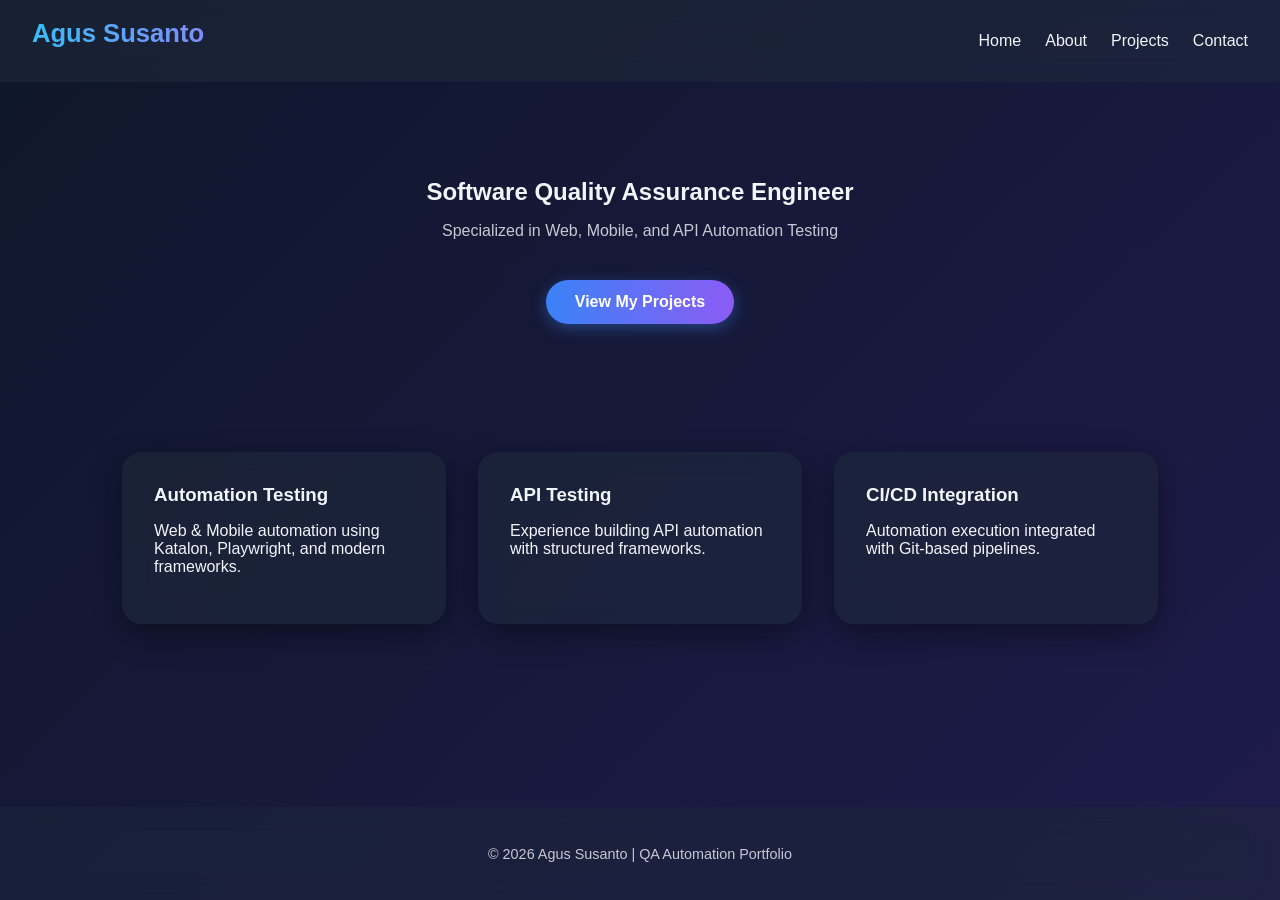
==== index.html @ 8ccbf561 "Add files via upload" ====
<!DOCTYPE html>
<html lang="en">
<head>
    <meta charset="UTF-8">
    <meta name="viewport" content="width=device-width, initial-scale=1.0">
    <title>Agus Susanto | QA Automation Engineer</title>
    <link rel="stylesheet" href="style.css">
</head>
<body>
    <header>
        <nav class="navbar">
            <h1 class="logo">Agus Susanto</h1>
            <ul class="nav-links">
                <li><a href="index.html">Home</a></li>
                <li><a href="about.html">About</a></li>
                <li><a href="projects.html">Projects</a></li>
                <li><a href="contact.html">Contact</a></li>
            </ul>
        </nav>
    </header>

    <section class="hero">
        <h2>Software Quality Assurance Engineer</h2>
        <p>Specialized in Web, Mobile, and API Automation Testing</p>
        <a href="projects.html" class="btn">View My Projects</a>
    </section>

    <section class="highlights">
        <div class="card">
            <h3>Automation Testing</h3>
            <p>Web & Mobile automation using Katalon, Playwright, and modern frameworks.</p>
        </div>
        <div class="card">
            <h3>API Testing</h3>
            <p>Experience building API automation with structured frameworks.</p>
        </div>
        <div class="card">
            <h3>CI/CD Integration</h3>
            <p>Automation execution integrated with Git-based pipelines.</p>
        </div>
    </section>

    <footer>
        <p>© 2026 Agus Susanto | QA Automation Portfolio</p>
    </footer>
</body>
</html>
---- style.css ----
/* ===== GLOBAL ===== */
body {
    margin: 0;
    font-family: 'Segoe UI', Tahoma, Geneva, Verdana, sans-serif;
    background: linear-gradient(135deg, #0f172a, #1e1b4b);
    color: #f1f5f9;
    scroll-behavior: smooth;
    display: flex;
    flex-direction: column;
    min-height: 100vh;
}

h1, h2, h3 {
    margin: 0 0 1rem 0;
}

/* ===== NAVBAR ===== */
.navbar {
    display: flex;
    justify-content: space-between;
    align-items: center;
    padding: 1rem 2rem;
    background: rgba(30, 41, 59, 0.6);
    backdrop-filter: blur(12px);
    position: sticky;
    top: 0;
    z-index: 1000;
}

.logo {
    font-size: 1.6rem;
    font-weight: bold;
    background: linear-gradient(90deg, #38bdf8, #818cf8);
    -webkit-background-clip: text;
    -webkit-text-fill-color: transparent;
}

.nav-links {
    list-style: none;
    display: flex;
    gap: 1.5rem;
}

.nav-links a {
    text-decoration: none;
    color: #f1f5f9;
    font-weight: 500;
    transition: 0.3s ease;
}

.nav-links a:hover {
    color: #38bdf8;
}

/* ===== HERO ===== */
.hero {
    text-align: center;
    padding: 6rem 2rem;
}

.hero h1 {
    font-size: 2.5rem;
    background: linear-gradient(90deg, #38bdf8, #a78bfa);
    -webkit-background-clip: text;
    -webkit-text-fill-color: transparent;
}

.hero p {
    opacity: 0.8;
    margin-top: 1rem;
}

.btn {
    display: inline-block;
    margin-top: 1.5rem;
    padding: 0.8rem 1.8rem;
    background: linear-gradient(90deg, #3b82f6, #8b5cf6);
    color: white;
    text-decoration: none;
    border-radius: 50px;
    font-weight: 600;
    transition: 0.3s ease;
    box-shadow: 0 4px 15px rgba(59, 130, 246, 0.4);
}

.btn:hover {
    transform: translateY(-3px);
    box-shadow: 0 8px 25px rgba(139, 92, 246, 0.6);
}

/* ===== CARDS ===== */
.highlights {
    display: flex;
    justify-content: center;
    gap: 2rem;
    padding: 2rem;
    flex-wrap: wrap;
}

.card {
    background: rgba(30, 41, 59, 0.6);
    backdrop-filter: blur(12px);
    padding: 2rem;
    border-radius: 20px;
    width: 260px;
    transition: 0.3s ease;
    box-shadow: 0 10px 30px rgba(0, 0, 0, 0.4);
}

.card:hover {
    transform: translateY(-8px);
}

/* ===== CONTENT SECTION ===== */
.content {
    padding: 4rem 2rem;
    max-width: 900px;
    margin: auto;
}

/* ===== PROJECT CARD ===== */
.project-card {
    background: rgba(30, 41, 59, 0.6);
    backdrop-filter: blur(12px);
    padding: 2rem;
    margin-bottom: 2rem;
    border-radius: 20px;
    transition: 0.3s ease;
    box-shadow: 0 10px 30px rgba(0, 0, 0, 0.4);
}

.project-card:hover {
    transform: translateY(-6px);
}

.project-card a {
    color: #38bdf8;
    text-decoration: none;
    font-weight: 600;
}

/* ===== SKILL PROGRESS BAR ===== */
.skill {
    margin-bottom: 1.5rem;
}

.skill-name {
    margin-bottom: 0.5rem;
    font-weight: 500;
}

.progress {
    width: 100%;
    height: 10px;
    background: #1e293b;
    border-radius: 50px;
    overflow: hidden;
}

.progress-bar {
    height: 100%;
    background: linear-gradient(90deg, #38bdf8, #8b5cf6);
    border-radius: 50px;
    animation: load 2s ease forwards;
}

@keyframes load {
    from { width: 0; }
}

/* ===== FOOTER ===== */
footer {
    text-align: center;
    padding: 1.5rem;
    background: rgba(30, 41, 59, 0.6);
    backdrop-filter: blur(12px);
    margin-top: auto;
    font-size: 0.9rem;
    opacity: 0.8;
}

/* ===== RESPONSIVE ===== */
@media (max-width: 768px) {
    .hero h1 {
        font-size: 2rem;
    }

    .highlights {
        flex-direction: column;
        align-items: center;
    }
}
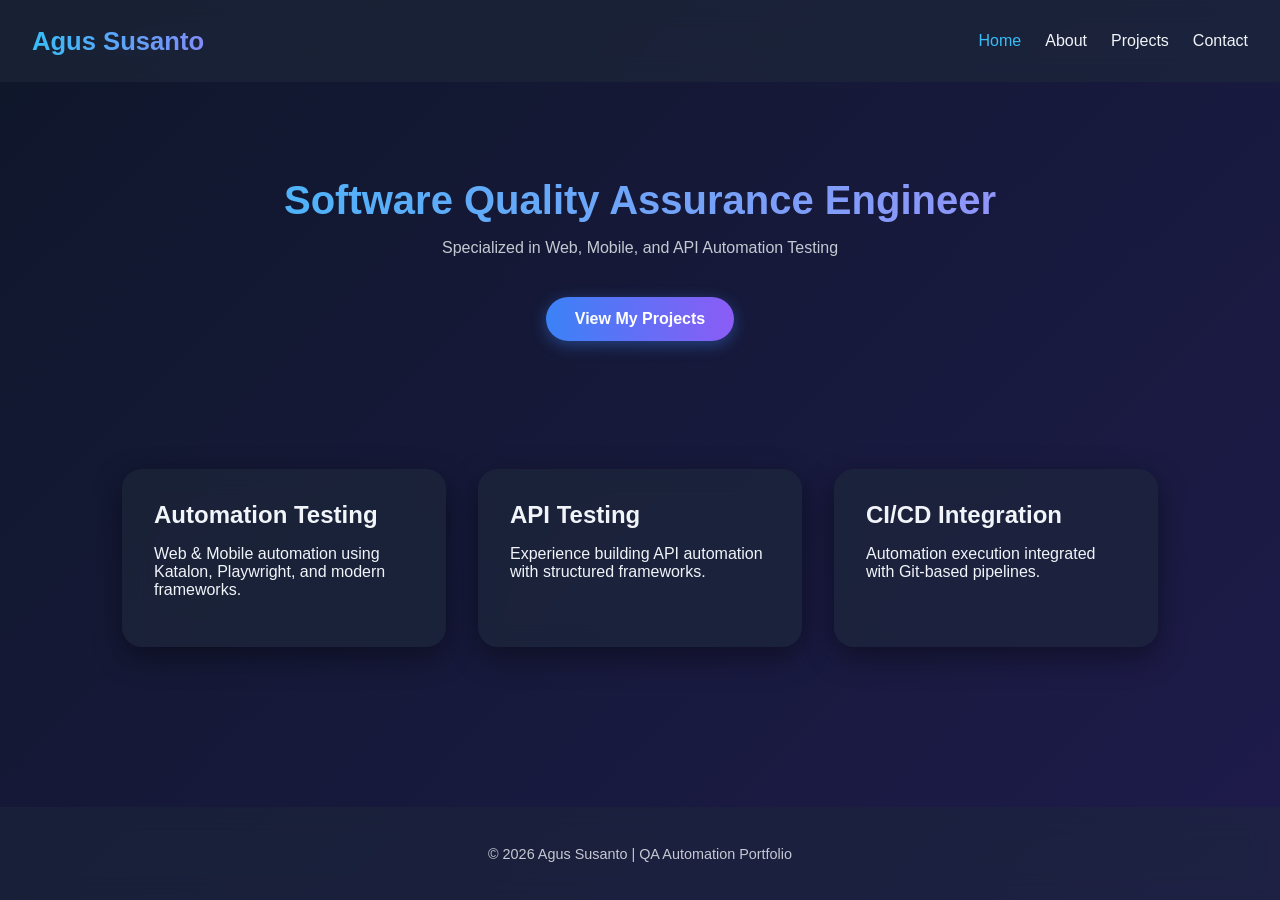
==== commit 3f18d4bc: "Improve portfolio: SEO, security, mobile menu, and content - Add meta description and Open Graph tag" ====
--- a/index.html
+++ b/index.html
@@ -4,14 +4,24 @@
     <meta charset="UTF-8">
     <meta name="viewport" content="width=device-width, initial-scale=1.0">
     <title>Agus Susanto | QA Automation Engineer</title>
+    <meta name="description" content="Agus Susanto — Software Quality Assurance Engineer specialized in Web, Mobile, and API Automation Testing using Playwright, Katalon Studio, and Cypress.">
+    <meta property="og:title" content="Agus Susanto | QA Automation Engineer">
+    <meta property="og:description" content="Software QA Engineer specialized in Web, Mobile, and API Automation Testing using Playwright, Katalon, and Cypress.">
+    <meta property="og:type" content="website">
+    <meta name="twitter:card" content="summary">
+    <meta name="twitter:title" content="Agus Susanto | QA Automation Engineer">
+    <meta name="twitter:description" content="Software QA Engineer specialized in Web, Mobile, and API Automation Testing.">
     <link rel="stylesheet" href="style.css">
 </head>
 <body>
     <header>
-        <nav class="navbar">
-            <h1 class="logo">Agus Susanto</h1>
+        <nav class="navbar" aria-label="Main navigation">
+            <a href="index.html" class="logo" aria-label="Agus Susanto — Home">Agus Susanto</a>
+            <button class="hamburger" aria-label="Toggle navigation menu" aria-expanded="false">
+                <span></span><span></span><span></span>
+            </button>
             <ul class="nav-links">
-                <li><a href="index.html">Home</a></li>
+                <li><a href="index.html" class="active">Home</a></li>
                 <li><a href="about.html">About</a></li>
                 <li><a href="projects.html">Projects</a></li>
                 <li><a href="contact.html">Contact</a></li>
@@ -19,29 +29,33 @@
         </nav>
     </header>
 
-    <section class="hero">
-        <h2>Software Quality Assurance Engineer</h2>
-        <p>Specialized in Web, Mobile, and API Automation Testing</p>
-        <a href="projects.html" class="btn">View My Projects</a>
-    </section>
+    <main>
+        <section class="hero">
+            <h1>Software Quality Assurance Engineer</h1>
+            <p>Specialized in Web, Mobile, and API Automation Testing</p>
+            <a href="projects.html" class="btn">View My Projects</a>
+        </section>
 
-    <section class="highlights">
-        <div class="card">
-            <h3>Automation Testing</h3>
-            <p>Web & Mobile automation using Katalon, Playwright, and modern frameworks.</p>
-        </div>
-        <div class="card">
-            <h3>API Testing</h3>
-            <p>Experience building API automation with structured frameworks.</p>
-        </div>
-        <div class="card">
-            <h3>CI/CD Integration</h3>
-            <p>Automation execution integrated with Git-based pipelines.</p>
-        </div>
-    </section>
+        <section class="highlights" aria-label="Core expertise">
+            <div class="card">
+                <h2>Automation Testing</h2>
+                <p>Web & Mobile automation using Katalon, Playwright, and modern frameworks.</p>
+            </div>
+            <div class="card">
+                <h2>API Testing</h2>
+                <p>Experience building API automation with structured frameworks.</p>
+            </div>
+            <div class="card">
+                <h2>CI/CD Integration</h2>
+                <p>Automation execution integrated with Git-based pipelines.</p>
+            </div>
+        </section>
+    </main>
 
     <footer>
         <p>© 2026 Agus Susanto | QA Automation Portfolio</p>
     </footer>
+
+    <script src="script.js"></script>
 </body>
 </html>
--- a/style.css
+++ b/style.css
@@ -179,6 +179,114 @@
     opacity: 0.8;
 }
 
+/* ===== LOGO LINK ===== */
+a.logo {
+    text-decoration: none;
+    font-size: 1.6rem;
+    font-weight: bold;
+    background: linear-gradient(90deg, #38bdf8, #818cf8);
+    -webkit-background-clip: text;
+    -webkit-text-fill-color: transparent;
+}
+
+/* ===== ACTIVE NAV LINK ===== */
+.nav-links a.active {
+    color: #38bdf8;
+}
+
+/* ===== FOCUS STYLES ===== */
+:focus-visible {
+    outline: 2px solid #38bdf8;
+    outline-offset: 3px;
+    border-radius: 4px;
+}
+
+/* ===== HAMBURGER ===== */
+.hamburger {
+    display: none;
+    flex-direction: column;
+    gap: 5px;
+    background: none;
+    border: none;
+    cursor: pointer;
+    padding: 0.5rem;
+}
+
+.hamburger span {
+    display: block;
+    width: 25px;
+    height: 3px;
+    background: #f1f5f9;
+    border-radius: 3px;
+    transition: 0.3s ease;
+}
+
+.hamburger.active span:nth-child(1) {
+    transform: rotate(45deg) translate(5px, 8px);
+}
+
+.hamburger.active span:nth-child(2) {
+    opacity: 0;
+    transform: translateX(-10px);
+}
+
+.hamburger.active span:nth-child(3) {
+    transform: rotate(-45deg) translate(5px, -8px);
+}
+
+/* ===== TECH TAGS ===== */
+.tags {
+    display: flex;
+    flex-wrap: wrap;
+    gap: 0.5rem;
+    margin: 1rem 0;
+}
+
+.tag {
+    background: rgba(56, 189, 248, 0.12);
+    color: #38bdf8;
+    border: 1px solid rgba(56, 189, 248, 0.3);
+    padding: 0.25rem 0.75rem;
+    border-radius: 50px;
+    font-size: 0.8rem;
+    font-weight: 500;
+}
+
+/* ===== CONTACT LIST ===== */
+.contact-list {
+    display: flex;
+    flex-direction: column;
+    gap: 1rem;
+    margin-top: 2rem;
+}
+
+.contact-item {
+    display: flex;
+    align-items: center;
+    gap: 1rem;
+    background: rgba(30, 41, 59, 0.6);
+    backdrop-filter: blur(12px);
+    padding: 1.25rem 1.5rem;
+    border-radius: 16px;
+    box-shadow: 0 4px 15px rgba(0, 0, 0, 0.3);
+}
+
+.contact-label {
+    font-weight: 600;
+    color: #94a3b8;
+    min-width: 70px;
+}
+
+.contact-item a {
+    color: #38bdf8;
+    text-decoration: none;
+    word-break: break-all;
+}
+
+.contact-item a:hover {
+    text-decoration: underline;
+}
+
 /* ===== RESPONSIVE ===== */
 @media (max-width: 768px) {
     .hero h1 {
@@ -189,4 +297,35 @@
         flex-direction: column;
         align-items: center;
     }
-}
+
+    .hamburger {
+        display: flex;
+    }
+
+    .navbar {
+        flex-wrap: wrap;
+    }
+
+    .nav-links {
+        display: none;
+        width: 100%;
+        flex-direction: column;
+        gap: 0.25rem;
+        padding: 0.75rem 0 1rem;
+        margin: 0.5rem 0 0;
+        border-top: 1px solid rgba(255, 255, 255, 0.1);
+    }
+
+    .nav-links.open {
+        display: flex;
+    }
+
+    .nav-links li {
+        width: 100%;
+    }
+
+    .nav-links a {
+        display: block;
+        padding: 0.5rem 0;
+    }
+}
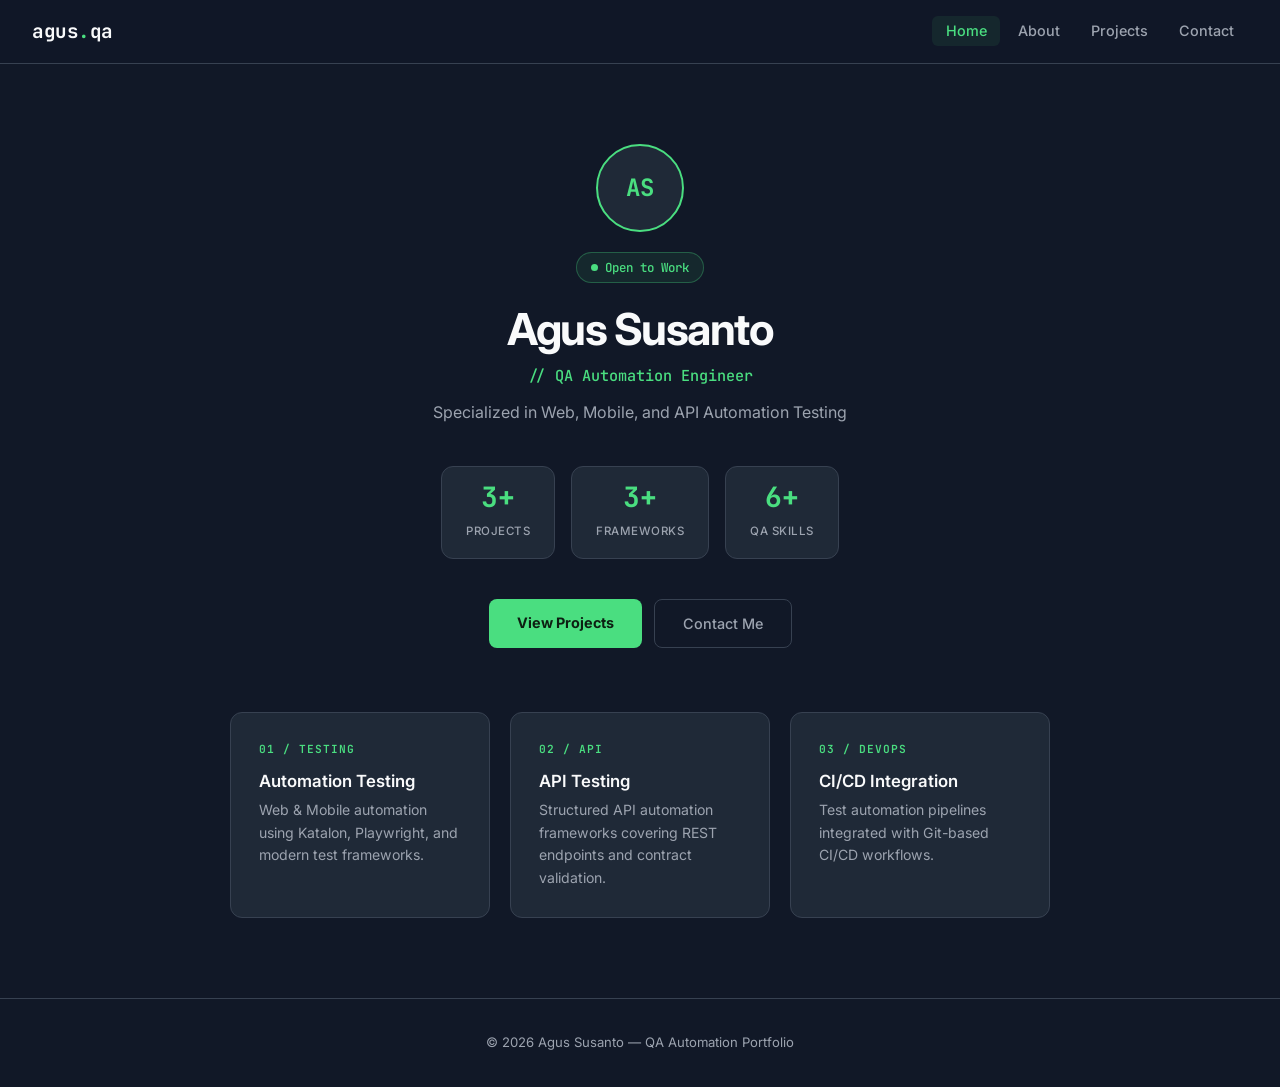
==== commit 909ad412: "Redesign portfolio with dark minimal QA engineer theme - Replace glowing gradient with clean dark ch" ====
--- a/index.html
+++ b/index.html
@@ -6,17 +6,20 @@
     <title>Agus Susanto | QA Automation Engineer</title>
     <meta name="description" content="Agus Susanto — Software Quality Assurance Engineer specialized in Web, Mobile, and API Automation Testing using Playwright, Katalon Studio, and Cypress.">
     <meta property="og:title" content="Agus Susanto | QA Automation Engineer">
-    <meta property="og:description" content="Software QA Engineer specialized in Web, Mobile, and API Automation Testing using Playwright, Katalon, and Cypress.">
+    <meta property="og:description" content="Software QA Engineer specialized in Web, Mobile, and API Automation Testing.">
     <meta property="og:type" content="website">
     <meta name="twitter:card" content="summary">
     <meta name="twitter:title" content="Agus Susanto | QA Automation Engineer">
     <meta name="twitter:description" content="Software QA Engineer specialized in Web, Mobile, and API Automation Testing.">
+    <link rel="preconnect" href="https://fonts.googleapis.com">
+    <link rel="preconnect" href="https://fonts.gstatic.com" crossorigin>
+    <link href="https://fonts.googleapis.com/css2?family=Inter:wght@400;500;600;700&family=JetBrains+Mono:wght@500;700&display=swap" rel="stylesheet">
     <link rel="stylesheet" href="style.css">
 </head>
 <body>
     <header>
         <nav class="navbar" aria-label="Main navigation">
-            <a href="index.html" class="logo" aria-label="Agus Susanto — Home">Agus Susanto</a>
+            <a href="index.html" class="logo">agus<span class="logo-dot">.</span>qa</a>
             <button class="hamburger" aria-label="Toggle navigation menu" aria-expanded="false">
                 <span></span><span></span><span></span>
             </button>
@@ -31,29 +34,56 @@
 
     <main>
         <section class="hero">
-            <h1>Software Quality Assurance Engineer</h1>
-            <p>Specialized in Web, Mobile, and API Automation Testing</p>
-            <a href="projects.html" class="btn">View My Projects</a>
+            <div class="avatar" aria-hidden="true">AS</div>
+            <div class="status-badge">
+                <span class="status-dot"></span> Open to Work
+            </div>
+            <h1>Agus Susanto</h1>
+            <p class="hero-role">// QA Automation Engineer</p>
+            <p class="hero-desc">Specialized in Web, Mobile, and API Automation Testing</p>
+
+            <div class="hero-stats">
+                <div class="stat animate-on-scroll">
+                    <span class="stat-number" data-target="3" data-suffix="+">0+</span>
+                    <span class="stat-label">Projects</span>
+                </div>
+                <div class="stat animate-on-scroll">
+                    <span class="stat-number" data-target="3" data-suffix="+">0+</span>
+                    <span class="stat-label">Frameworks</span>
+                </div>
+                <div class="stat animate-on-scroll">
+                    <span class="stat-number" data-target="6" data-suffix="+">0+</span>
+                    <span class="stat-label">QA Skills</span>
+                </div>
+            </div>
+
+            <div class="hero-actions">
+                <a href="projects.html" class="btn">View Projects</a>
+                <a href="contact.html" class="btn-outline">Contact Me</a>
+            </div>
         </section>
 
         <section class="highlights" aria-label="Core expertise">
-            <div class="card">
+            <div class="card animate-on-scroll">
+                <div class="card-label">01 / Testing</div>
                 <h2>Automation Testing</h2>
-                <p>Web & Mobile automation using Katalon, Playwright, and modern frameworks.</p>
+                <p>Web & Mobile automation using Katalon, Playwright, and modern test frameworks.</p>
             </div>
-            <div class="card">
+            <div class="card animate-on-scroll">
+                <div class="card-label">02 / API</div>
                 <h2>API Testing</h2>
-                <p>Experience building API automation with structured frameworks.</p>
+                <p>Structured API automation frameworks covering REST endpoints and contract validation.</p>
             </div>
-            <div class="card">
+            <div class="card animate-on-scroll">
+                <div class="card-label">03 / DevOps</div>
                 <h2>CI/CD Integration</h2>
-                <p>Automation execution integrated with Git-based pipelines.</p>
+                <p>Test automation pipelines integrated with Git-based CI/CD workflows.</p>
             </div>
         </section>
     </main>
 
     <footer>
-        <p>© 2026 Agus Susanto | QA Automation Portfolio</p>
+        <p>© 2026 Agus Susanto — QA Automation Portfolio</p>
     </footer>
 
     <script src="script.js"></script>
--- a/style.css
+++ b/style.css
@@ -1,18 +1,34 @@
+/* ===== DESIGN TOKENS ===== */
+:root {
+    --bg: #111827;
+    --bg-card: #1f2937;
+    --border: #374151;
+    --text: #f9fafb;
+    --text-muted: #9ca3af;
+    --accent: #4ade80;
+    --accent-hover: #86efac;
+    --accent-dim: rgba(74, 222, 128, 0.08);
+    --accent-border: rgba(74, 222, 128, 0.3);
+    --radius: 12px;
+    --transition: 0.25s ease;
+}
+
 /* ===== GLOBAL ===== */
+*, *::before, *::after { box-sizing: border-box; }
+
 body {
     margin: 0;
-    font-family: 'Segoe UI', Tahoma, Geneva, Verdana, sans-serif;
-    background: linear-gradient(135deg, #0f172a, #1e1b4b);
-    color: #f1f5f9;
+    font-family: 'Inter', 'Segoe UI', sans-serif;
+    background: var(--bg);
+    color: var(--text);
+    min-height: 100vh;
+    display: flex;
+    flex-direction: column;
     scroll-behavior: smooth;
-    display: flex;
-    flex-direction: column;
-    min-height: 100vh;
-}
-
-h1, h2, h3 {
-    margin: 0 0 1rem 0;
-}
+    line-height: 1.6;
+}
+
+h1, h2, h3 { margin: 0 0 0.75rem; line-height: 1.2; }
 
 /* ===== NAVBAR ===== */
 .navbar {
@@ -20,183 +36,487 @@
     justify-content: space-between;
     align-items: center;
     padding: 1rem 2rem;
-    background: rgba(30, 41, 59, 0.6);
-    backdrop-filter: blur(12px);
+    background: rgba(17, 24, 39, 0.95);
+    border-bottom: 1px solid var(--border);
     position: sticky;
     top: 0;
     z-index: 1000;
-}
-
-.logo {
-    font-size: 1.6rem;
-    font-weight: bold;
-    background: linear-gradient(90deg, #38bdf8, #818cf8);
-    -webkit-background-clip: text;
-    -webkit-text-fill-color: transparent;
-}
+    backdrop-filter: blur(8px);
+}
+
+a.logo {
+    text-decoration: none;
+    font-size: 1.2rem;
+    font-weight: 700;
+    color: var(--text);
+    font-family: 'JetBrains Mono', monospace;
+    letter-spacing: -0.5px;
+}
+
+.logo-dot { color: var(--accent); }
 
 .nav-links {
     list-style: none;
     display: flex;
-    gap: 1.5rem;
+    gap: 0.25rem;
+    margin: 0;
+    padding: 0;
 }
 
 .nav-links a {
     text-decoration: none;
-    color: #f1f5f9;
-    font-weight: 500;
-    transition: 0.3s ease;
-}
-
-.nav-links a:hover {
-    color: #38bdf8;
-}
+    color: var(--text-muted);
+    font-weight: 500;
+    font-size: 0.9rem;
+    padding: 0.4rem 0.85rem;
+    border-radius: 6px;
+    transition: var(--transition);
+}
+
+.nav-links a:hover { color: var(--text); background: rgba(255, 255, 255, 0.06); }
+.nav-links a.active { color: var(--accent); background: var(--accent-dim); }
 
 /* ===== HERO ===== */
 .hero {
     text-align: center;
-    padding: 6rem 2rem;
+    padding: 5rem 2rem 4rem;
+    max-width: 680px;
+    margin: 0 auto;
+}
+
+.avatar {
+    width: 88px;
+    height: 88px;
+    border-radius: 50%;
+    background: var(--bg-card);
+    border: 2px solid var(--accent);
+    display: flex;
+    align-items: center;
+    justify-content: center;
+    font-size: 1.5rem;
+    font-weight: 700;
+    color: var(--accent);
+    font-family: 'JetBrains Mono', monospace;
+    margin: 0 auto 1.25rem;
+}
+
+.status-badge {
+    display: inline-flex;
+    align-items: center;
+    gap: 0.4rem;
+    background: var(--accent-dim);
+    border: 1px solid var(--accent-border);
+    color: var(--accent);
+    padding: 0.3rem 0.9rem;
+    border-radius: 50px;
+    font-size: 0.78rem;
+    font-weight: 500;
+    margin-bottom: 1.25rem;
+    font-family: 'JetBrains Mono', monospace;
+}
+
+.status-dot {
+    width: 7px;
+    height: 7px;
+    background: var(--accent);
+    border-radius: 50%;
+    animation: pulse 2s infinite;
+}
+
+@keyframes pulse {
+    0%, 100% { opacity: 1; }
+    50% { opacity: 0.3; }
 }
 
 .hero h1 {
-    font-size: 2.5rem;
-    background: linear-gradient(90deg, #38bdf8, #a78bfa);
-    -webkit-background-clip: text;
-    -webkit-text-fill-color: transparent;
-}
-
-.hero p {
-    opacity: 0.8;
-    margin-top: 1rem;
+    font-size: 2.75rem;
+    font-weight: 700;
+    color: var(--text);
+    letter-spacing: -1.5px;
+    margin-bottom: 0.5rem;
+}
+
+.hero-role {
+    font-size: 0.95rem;
+    color: var(--accent);
+    font-weight: 500;
+    font-family: 'JetBrains Mono', monospace;
+    margin: 0 0 0.75rem;
+}
+
+.hero-desc {
+    color: var(--text-muted);
+    font-size: 1rem;
+    margin: 0 0 2.5rem;
+}
+
+/* ===== STATS ===== */
+.hero-stats {
+    display: flex;
+    gap: 1rem;
+    justify-content: center;
+    margin-bottom: 2.5rem;
+}
+
+.stat {
+    background: var(--bg-card);
+    border: 1px solid var(--border);
+    border-radius: var(--radius);
+    padding: 1rem 1.5rem;
+    text-align: center;
+    min-width: 100px;
+}
+
+.stat-number {
+    display: block;
+    font-size: 1.75rem;
+    font-weight: 700;
+    color: var(--accent);
+    font-family: 'JetBrains Mono', monospace;
+    line-height: 1;
+    margin-bottom: 0.35rem;
+}
+
+.stat-label {
+    font-size: 0.72rem;
+    color: var(--text-muted);
+    font-weight: 500;
+    text-transform: uppercase;
+    letter-spacing: 0.5px;
+}
+
+/* ===== BUTTONS ===== */
+.hero-actions {
+    display: flex;
+    gap: 0.75rem;
+    justify-content: center;
+    flex-wrap: wrap;
 }
 
 .btn {
     display: inline-block;
-    margin-top: 1.5rem;
-    padding: 0.8rem 1.8rem;
-    background: linear-gradient(90deg, #3b82f6, #8b5cf6);
-    color: white;
+    padding: 0.75rem 1.75rem;
+    background: var(--accent);
+    color: #0d1f12;
+    font-weight: 700;
     text-decoration: none;
-    border-radius: 50px;
+    border-radius: 8px;
+    font-size: 0.9rem;
+    transition: var(--transition);
+}
+
+.btn:hover {
+    background: var(--accent-hover);
+    transform: translateY(-2px);
+}
+
+.btn-outline {
+    display: inline-block;
+    padding: 0.75rem 1.75rem;
+    border: 1px solid var(--border);
+    color: var(--text-muted);
+    font-weight: 500;
+    text-decoration: none;
+    border-radius: 8px;
+    font-size: 0.9rem;
+    transition: var(--transition);
+}
+
+.btn-outline:hover {
+    border-color: var(--accent-border);
+    color: var(--accent);
+    transform: translateY(-2px);
+}
+
+/* ===== HIGHLIGHTS ===== */
+.highlights {
+    display: flex;
+    justify-content: center;
+    gap: 1.25rem;
+    padding: 0 2rem 5rem;
+    flex-wrap: wrap;
+    max-width: 1000px;
+    margin: 0 auto;
+}
+
+.card {
+    background: var(--bg-card);
+    border: 1px solid var(--border);
+    padding: 1.75rem;
+    border-radius: var(--radius);
+    width: 260px;
+    transition: var(--transition);
+}
+
+.card:hover {
+    border-color: var(--accent-border);
+    transform: translateY(-4px);
+}
+
+.card-label {
+    font-size: 0.7rem;
     font-weight: 600;
-    transition: 0.3s ease;
-    box-shadow: 0 4px 15px rgba(59, 130, 246, 0.4);
-}
-
-.btn:hover {
-    transform: translateY(-3px);
-    box-shadow: 0 8px 25px rgba(139, 92, 246, 0.6);
-}
-
-/* ===== CARDS ===== */
-.highlights {
-    display: flex;
-    justify-content: center;
-    gap: 2rem;
-    padding: 2rem;
-    flex-wrap: wrap;
-}
-
-.card {
-    background: rgba(30, 41, 59, 0.6);
-    backdrop-filter: blur(12px);
-    padding: 2rem;
-    border-radius: 20px;
-    width: 260px;
-    transition: 0.3s ease;
-    box-shadow: 0 10px 30px rgba(0, 0, 0, 0.4);
-}
-
-.card:hover {
-    transform: translateY(-8px);
+    color: var(--accent);
+    font-family: 'JetBrains Mono', monospace;
+    text-transform: uppercase;
+    letter-spacing: 1px;
+    margin-bottom: 0.75rem;
+}
+
+.card h2 {
+    font-size: 1.05rem;
+    font-weight: 600;
+    margin-bottom: 0.5rem;
+    color: var(--text);
+}
+
+.card p {
+    color: var(--text-muted);
+    font-size: 0.88rem;
+    margin: 0;
+    line-height: 1.6;
 }
 
 /* ===== CONTENT SECTION ===== */
 .content {
     padding: 4rem 2rem;
-    max-width: 900px;
-    margin: auto;
-}
-
-/* ===== PROJECT CARD ===== */
+    max-width: 820px;
+    margin: 0 auto;
+    width: 100%;
+}
+
+.content > p {
+    color: var(--text-muted);
+    margin: 0 0 1rem;
+}
+
+.section-label {
+    font-size: 0.72rem;
+    font-weight: 600;
+    color: var(--text-muted);
+    text-transform: uppercase;
+    letter-spacing: 1px;
+    font-family: 'JetBrains Mono', monospace;
+    margin: 2.5rem 0 1.25rem;
+    display: flex;
+    align-items: center;
+    gap: 0.75rem;
+}
+
+.section-label::after {
+    content: '';
+    flex: 1;
+    height: 1px;
+    background: var(--border);
+}
+
+.content ul {
+    color: var(--text-muted);
+    padding-left: 1.25rem;
+    margin: 0;
+}
+
+.content ul li {
+    margin-bottom: 0.5rem;
+    line-height: 1.6;
+}
+
+/* ===== ABOUT HEADER ===== */
+.about-header {
+    display: flex;
+    align-items: center;
+    gap: 1.5rem;
+    margin-bottom: 2rem;
+    padding-bottom: 2rem;
+    border-bottom: 1px solid var(--border);
+}
+
+.about-avatar {
+    width: 72px;
+    height: 72px;
+    border-radius: 50%;
+    background: var(--bg-card);
+    border: 2px solid var(--accent);
+    display: flex;
+    align-items: center;
+    justify-content: center;
+    font-size: 1.4rem;
+    font-weight: 700;
+    color: var(--accent);
+    font-family: 'JetBrains Mono', monospace;
+    flex-shrink: 0;
+}
+
+.about-title h1 { font-size: 1.75rem; margin-bottom: 0.25rem; }
+
+.about-title p {
+    margin: 0;
+    color: var(--accent);
+    font-size: 0.85rem;
+    font-family: 'JetBrains Mono', monospace;
+}
+
+/* ===== SKILL BARS ===== */
+.skill { margin-bottom: 1.25rem; }
+
+.skill-name {
+    display: flex;
+    justify-content: space-between;
+    margin-bottom: 0.5rem;
+    font-size: 0.9rem;
+    font-weight: 500;
+}
+
+.skill-name span {
+    color: var(--text-muted);
+    font-size: 0.82rem;
+    font-family: 'JetBrains Mono', monospace;
+}
+
+.progress {
+    width: 100%;
+    height: 5px;
+    background: var(--border);
+    border-radius: 50px;
+    overflow: hidden;
+}
+
+.progress-bar {
+    height: 100%;
+    background: var(--accent);
+    border-radius: 50px;
+    animation: load 1.5s ease forwards;
+}
+
+@keyframes load { from { width: 0; } }
+
+/* ===== PROJECT CARDS ===== */
 .project-card {
-    background: rgba(30, 41, 59, 0.6);
-    backdrop-filter: blur(12px);
-    padding: 2rem;
-    margin-bottom: 2rem;
-    border-radius: 20px;
-    transition: 0.3s ease;
-    box-shadow: 0 10px 30px rgba(0, 0, 0, 0.4);
+    background: var(--bg-card);
+    border: 1px solid var(--border);
+    border-left: 3px solid var(--accent);
+    padding: 1.75rem;
+    margin-bottom: 1.25rem;
+    border-radius: var(--radius);
+    transition: var(--transition);
 }
 
 .project-card:hover {
-    transform: translateY(-6px);
+    transform: translateY(-4px);
+    box-shadow: 0 8px 24px rgba(0, 0, 0, 0.4);
+    border-color: var(--accent-border);
+    border-left-color: var(--accent);
+}
+
+.project-card h2 {
+    font-size: 1.1rem;
+    margin-bottom: 0.6rem;
+}
+
+.project-card p {
+    color: var(--text-muted);
+    font-size: 0.88rem;
+    margin: 0;
+    line-height: 1.6;
 }
 
 .project-card a {
-    color: #38bdf8;
+    display: inline-block;
+    margin-top: 1rem;
+    color: var(--accent);
     text-decoration: none;
     font-weight: 600;
-}
-
-/* ===== SKILL PROGRESS BAR ===== */
-.skill {
-    margin-bottom: 1.5rem;
-}
-
-.skill-name {
-    margin-bottom: 0.5rem;
-    font-weight: 500;
-}
-
-.progress {
-    width: 100%;
-    height: 10px;
-    background: #1e293b;
-    border-radius: 50px;
-    overflow: hidden;
-}
-
-.progress-bar {
-    height: 100%;
-    background: linear-gradient(90deg, #38bdf8, #8b5cf6);
-    border-radius: 50px;
-    animation: load 2s ease forwards;
-}
-
-@keyframes load {
-    from { width: 0; }
-}
+    font-size: 0.85rem;
+    font-family: 'JetBrains Mono', monospace;
+    transition: var(--transition);
+}
+
+.project-card a:hover { color: var(--accent-hover); }
+
+/* ===== TECH TAGS ===== */
+.tags {
+    display: flex;
+    flex-wrap: wrap;
+    gap: 0.4rem;
+    margin: 0.75rem 0 0;
+}
+
+.tag {
+    background: var(--accent-dim);
+    color: var(--accent);
+    border: 1px solid var(--accent-border);
+    padding: 0.2rem 0.65rem;
+    border-radius: 4px;
+    font-size: 0.72rem;
+    font-weight: 500;
+    font-family: 'JetBrains Mono', monospace;
+}
+
+/* ===== CONTACT LIST ===== */
+.contact-list {
+    display: flex;
+    flex-direction: column;
+    gap: 0.75rem;
+    margin-top: 2rem;
+}
+
+.contact-item {
+    display: flex;
+    align-items: center;
+    gap: 1.25rem;
+    background: var(--bg-card);
+    border: 1px solid var(--border);
+    padding: 1rem 1.25rem;
+    border-radius: var(--radius);
+    transition: var(--transition);
+}
+
+.contact-item:hover { border-color: var(--accent-border); }
+
+.contact-label {
+    font-weight: 600;
+    color: var(--text-muted);
+    min-width: 68px;
+    font-size: 0.72rem;
+    font-family: 'JetBrains Mono', monospace;
+    text-transform: uppercase;
+    letter-spacing: 0.5px;
+}
+
+.contact-item a {
+    color: var(--text);
+    text-decoration: none;
+    font-size: 0.92rem;
+    transition: var(--transition);
+}
+
+.contact-item a:hover { color: var(--accent); }
 
 /* ===== FOOTER ===== */
 footer {
     text-align: center;
-    padding: 1.5rem;
-    background: rgba(30, 41, 59, 0.6);
-    backdrop-filter: blur(12px);
+    padding: 1.25rem;
+    border-top: 1px solid var(--border);
     margin-top: auto;
-    font-size: 0.9rem;
-    opacity: 0.8;
-}
-
-/* ===== LOGO LINK ===== */
-a.logo {
-    text-decoration: none;
-    font-size: 1.6rem;
-    font-weight: bold;
-    background: linear-gradient(90deg, #38bdf8, #818cf8);
-    -webkit-background-clip: text;
-    -webkit-text-fill-color: transparent;
-}
-
-/* ===== ACTIVE NAV LINK ===== */
-.nav-links a.active {
-    color: #38bdf8;
-}
-
-/* ===== FOCUS STYLES ===== */
+    font-size: 0.82rem;
+    color: var(--text-muted);
+}
+
+/* ===== SCROLL ANIMATIONS ===== */
+.animate-on-scroll {
+    opacity: 0;
+    transform: translateY(20px);
+    transition: opacity 0.5s ease, transform 0.5s ease;
+}
+
+.animate-on-scroll.visible {
+    opacity: 1;
+    transform: none;
+}
+
+/* ===== FOCUS ===== */
 :focus-visible {
-    outline: 2px solid #38bdf8;
+    outline: 2px solid var(--accent);
     outline-offset: 3px;
     border-radius: 4px;
 }
@@ -214,97 +534,37 @@
 
 .hamburger span {
     display: block;
-    width: 25px;
-    height: 3px;
-    background: #f1f5f9;
-    border-radius: 3px;
-    transition: 0.3s ease;
-}
-
-.hamburger.active span:nth-child(1) {
-    transform: rotate(45deg) translate(5px, 8px);
-}
-
-.hamburger.active span:nth-child(2) {
-    opacity: 0;
-    transform: translateX(-10px);
-}
-
-.hamburger.active span:nth-child(3) {
-    transform: rotate(-45deg) translate(5px, -8px);
-}
-
-/* ===== TECH TAGS ===== */
-.tags {
-    display: flex;
-    flex-wrap: wrap;
-    gap: 0.5rem;
-    margin: 1rem 0;
-}
-
-.tag {
-    background: rgba(56, 189, 248, 0.12);
-    color: #38bdf8;
-    border: 1px solid rgba(56, 189, 248, 0.3);
-    padding: 0.25rem 0.75rem;
-    border-radius: 50px;
-    font-size: 0.8rem;
-    font-weight: 500;
-}
-
-/* ===== CONTACT LIST ===== */
-.contact-list {
-    display: flex;
-    flex-direction: column;
-    gap: 1rem;
-    margin-top: 2rem;
-}
-
-.contact-item {
-    display: flex;
-    align-items: center;
-    gap: 1rem;
-    background: rgba(30, 41, 59, 0.6);
-    backdrop-filter: blur(12px);
-    padding: 1.25rem 1.5rem;
-    border-radius: 16px;
-    box-shadow: 0 4px 15px rgba(0, 0, 0, 0.3);
-}
-
-.contact-label {
-    font-weight: 600;
-    color: #94a3b8;
-    min-width: 70px;
-}
-
-.contact-item a {
-    color: #38bdf8;
-    text-decoration: none;
-    word-break: break-all;
-}
-
-.contact-item a:hover {
-    text-decoration: underline;
-}
+    width: 22px;
+    height: 2px;
+    background: var(--text-muted);
+    border-radius: 2px;
+    transition: var(--transition);
+}
+
+.hamburger.active span:nth-child(1) { transform: rotate(45deg) translate(5px, 7px); }
+.hamburger.active span:nth-child(2) { opacity: 0; }
+.hamburger.active span:nth-child(3) { transform: rotate(-45deg) translate(5px, -7px); }
 
 /* ===== RESPONSIVE ===== */
 @media (max-width: 768px) {
-    .hero h1 {
-        font-size: 2rem;
-    }
+    .hero { padding: 3.5rem 1.5rem 3rem; }
+    .hero h1 { font-size: 2rem; letter-spacing: -1px; }
+
+    .hero-stats { gap: 0.5rem; }
+    .stat { padding: 0.75rem 1rem; min-width: 80px; }
+    .stat-number { font-size: 1.4rem; }
 
     .highlights {
         flex-direction: column;
         align-items: center;
+        padding-bottom: 3rem;
     }
-
-    .hamburger {
-        display: flex;
-    }
-
-    .navbar {
-        flex-wrap: wrap;
-    }
+    .card { width: 100%; max-width: 400px; }
+
+    .about-header { flex-direction: column; align-items: flex-start; }
+
+    .hamburger { display: flex; }
+    .navbar { flex-wrap: wrap; }
 
     .nav-links {
         display: none;
@@ -313,19 +573,10 @@
         gap: 0.25rem;
         padding: 0.75rem 0 1rem;
         margin: 0.5rem 0 0;
-        border-top: 1px solid rgba(255, 255, 255, 0.1);
+        border-top: 1px solid var(--border);
     }
 
-    .nav-links.open {
-        display: flex;
-    }
-
-    .nav-links li {
-        width: 100%;
-    }
-
-    .nav-links a {
-        display: block;
-        padding: 0.5rem 0;
-    }
-}
+    .nav-links.open { display: flex; }
+    .nav-links li { width: 100%; }
+    .nav-links a { display: block; padding: 0.5rem 0; }
+}
